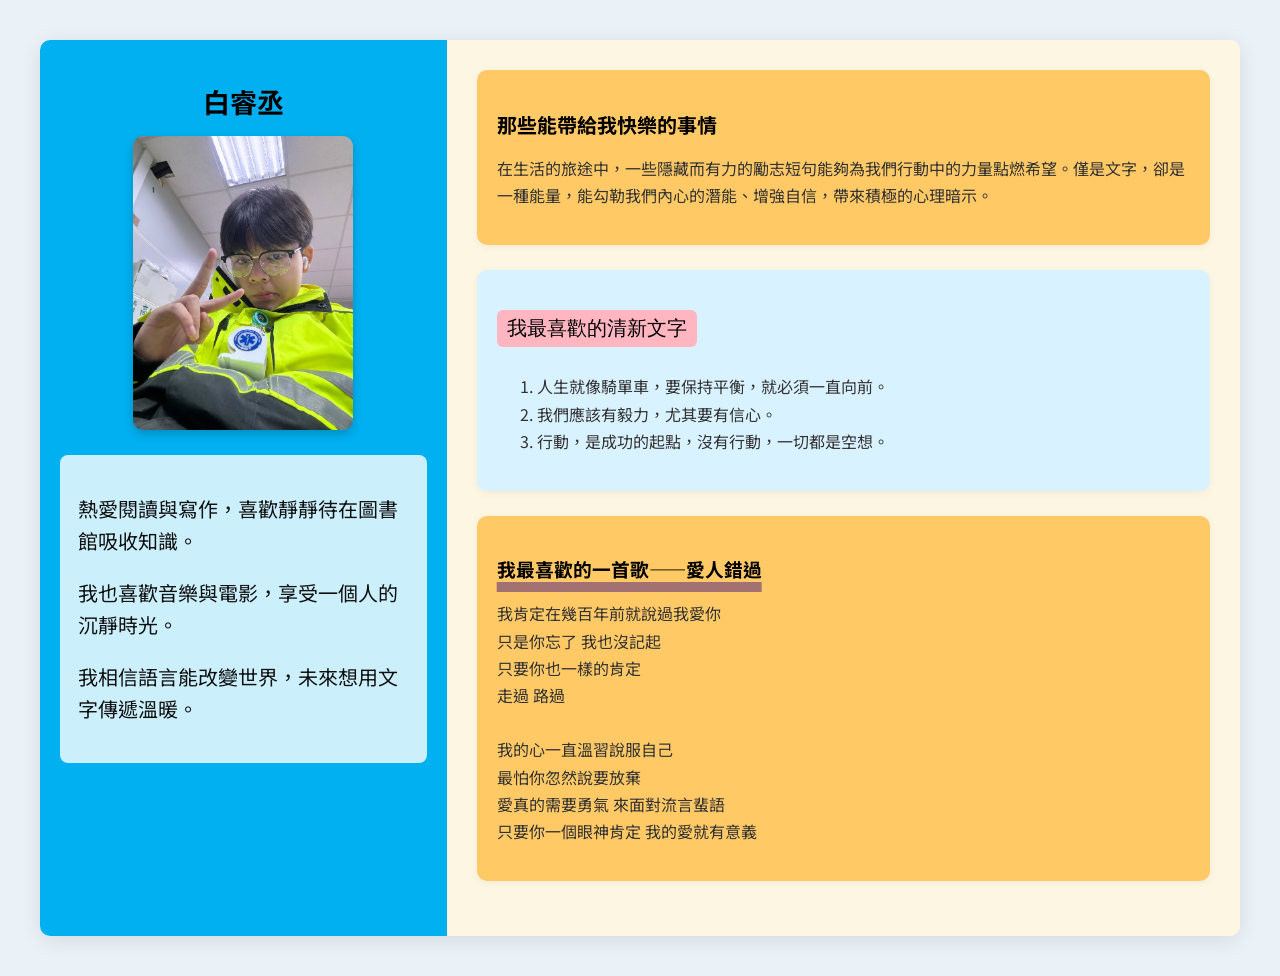
==== index1.html @ ee686c20 "Add files via upload" ====
<!DOCTYPE html>
<html lang="zh-Hant">
<head>
  <meta charset="UTF-8">
  <title>個人簡介頁</title>
  <link rel="stylesheet" href="index.css">
  <link href="https://fonts.googleapis.com/css2?family=Noto+Sans+TC&display=swap" rel="stylesheet">
</head>
<body>
  <div class="main-container">
    <div class="left-panel">
      <h2>白睿丞</h2>
      <img src="IMG_6308.jpg" alt="學生圖片">

      <div class="intro-text">
        <p>熱愛閱讀與寫作，喜歡靜靜待在圖書館吸收知識。</p>
        <p>我也喜歡音樂與電影，享受一個人的沉靜時光。</p>
        <p>我相信語言能改變世界，未來想用文字傳遞溫暖。</p>
      </div>
    </div>
    
    <div class="right-panel">
      <div class="section yellow">
        <h3 class="title">那些能帶給我快樂的事情</h3>
        <p>在生活的旅途中，一些隱藏而有力的勵志短句能夠為我們行動中的力量點燃希望。僅是文字，卻是一種能量，能勾勒我們內心的潛能、增強自信，帶來積極的心理暗示。</p>
      </div>

      <div class="section blue">
        <h3 class="title pink cactus-classical-serif-regular">我最喜歡的清新文字</h3>
        <ol>
          <li>人生就像騎單車，要保持平衡，就必須一直向前。</li>
          <li>我們應該有毅力，尤其要有信心。</li>
          <li>行動，是成功的起點，沒有行動，一切都是空想。</li>
        </ol>
      </div>

      <div class="section yellow">
        <h3 class="title1">我最喜歡的一首歌——愛人錯過</h3>
        <p>
          我肯定在幾百年前就說過我愛你<br>
          只是你忘了 我也沒記起<br>
          只要你也一樣的肯定<br>
          走過 路過 <br><br>

          我的心一直溫習說服自己<br>
          最怕你忽然說要放棄<br>
          愛真的需要勇氣 來面對流言蜚語<br>
          只要你一個眼神肯定 我的愛就有意義
        </p>
      </div>
    </div>
  </div>
</body>
</html>
---- index.css ----
body {
    font-family: 'Noto Sans TC', sans-serif;
    margin: 0;
    padding: 0;
    background-color: #eaf2f8;
  }
  
  .main-container {
    display: flex;
    max-width: 1200px;
    margin: 40px auto;
    background-color: white;
    border-radius: 10px;
    box-shadow: 0 4px 20px rgba(0, 0, 0, 0.1);
    overflow: hidden;
  }
  
  /* 左側圖片區 */
  .left-panel {
    background-color: #00b0f0;
    padding: 20px;
    text-align: center;
    flex: 1;
    color: #000;
  }
  
  .left-panel h2 {
    font-size: 27px;
    margin-bottom: 15px;
  }
  
  .left-panel img {
    width: 100%;
    max-width: 220px;
    border-radius: 10px;
    box-shadow: 0 4px 10px rgba(0,0,0,0.2);
  }
  
  /* 右側文字區 */
  .right-panel {
    flex: 2;
    padding: 30px;
    background-color: #fdf6e3;
  }
  
  /* 區塊樣式 */
  .section {
    padding: 20px;
    margin-bottom: 25px;
    border-radius: 10px;
    box-shadow: 0 2px 8px rgba(0,0,0,0.05);
  }
  
  .section.yellow {
    background-color: #ffc966;
  }
  
  .section.blue {
    background-color: #d9f2ff;
  }
  
  .title {
    font-size: 20px;
    font-weight: bold;
    margin-bottom: 10px;
  }
  
  .title.pink {
    background-color: #ffb6c1;
    display: inline-block;
    padding: 5px 10px;
    border-radius: 6px;
  }
  
  .section ol, .section p {
    font-size: 16px;
    color: #333;
    line-height: 1.7;
  }
  .intro-text {
    margin-top: 20px;
    background-color: rgba(255, 255, 255, 0.8);
    padding: 18px;
    border-radius: 8px;
    font-size: 20px;
    color: #111;
    line-height: 1.6;
    text-align: left;
  }
  .title1 {text-decoration: underline rgb(163, 113, 113) 10px;}
  .cactus-classical-serif-regular {
    font-family: "Cactus Classical Serif", serif;
    font-weight: 400;
    font-style: normal;
  }
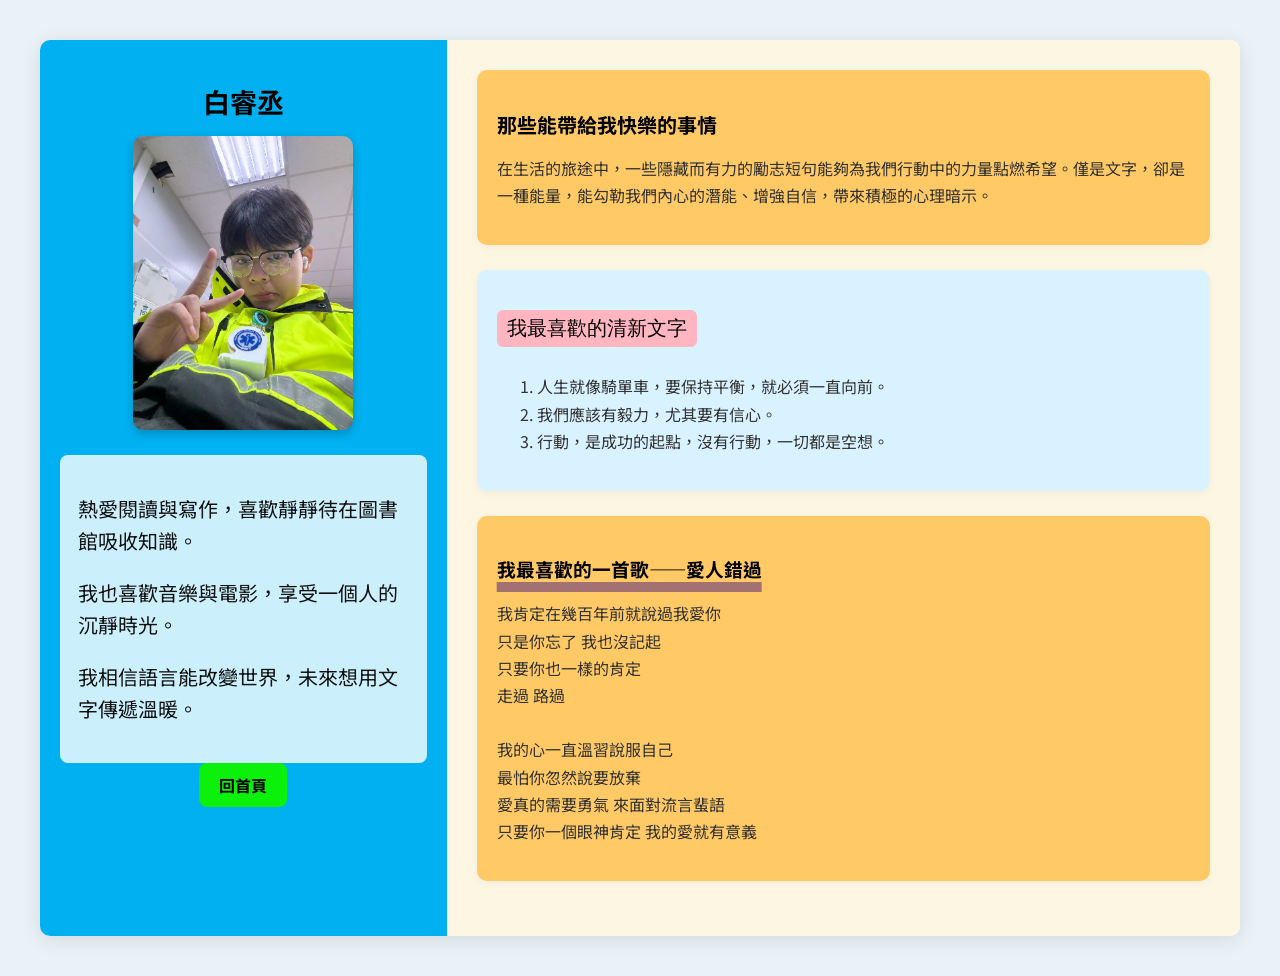
==== commit 1e3c78ec: "Add files via upload" ====
--- a/index1.html
+++ b/index1.html
@@ -17,6 +17,7 @@
         <p>我也喜歡音樂與電影，享受一個人的沉靜時光。</p>
         <p>我相信語言能改變世界，未來想用文字傳遞溫暖。</p>
       </div>
+      <a href="index.html" class="home-button">回首頁</a>
     </div>
     
     <div class="right-panel">
@@ -52,3 +53,5 @@
   </div>
 </body>
 </html>
+
+
--- a/index.css
+++ b/index.css
@@ -93,6 +93,22 @@
     font-weight: 400;
     font-style: normal;
   }
+  .home-button {
+    display: inline-block;
+    padding: 10px 20px;
+    background-color: #0bf10b;
+    color: #000;
+    text-decoration: none;
+    border-radius: 8px;
+    font-family: 'Noto Sans TC', sans-serif;
+    font-weight: bold;
+    transition: transform 0.2s, background-color 0.2s;
+  }
+  
+  .home-button:hover {
+    background-color: #01ff0e;
+    transform: scale(1.05);
+  }
   
   
   
